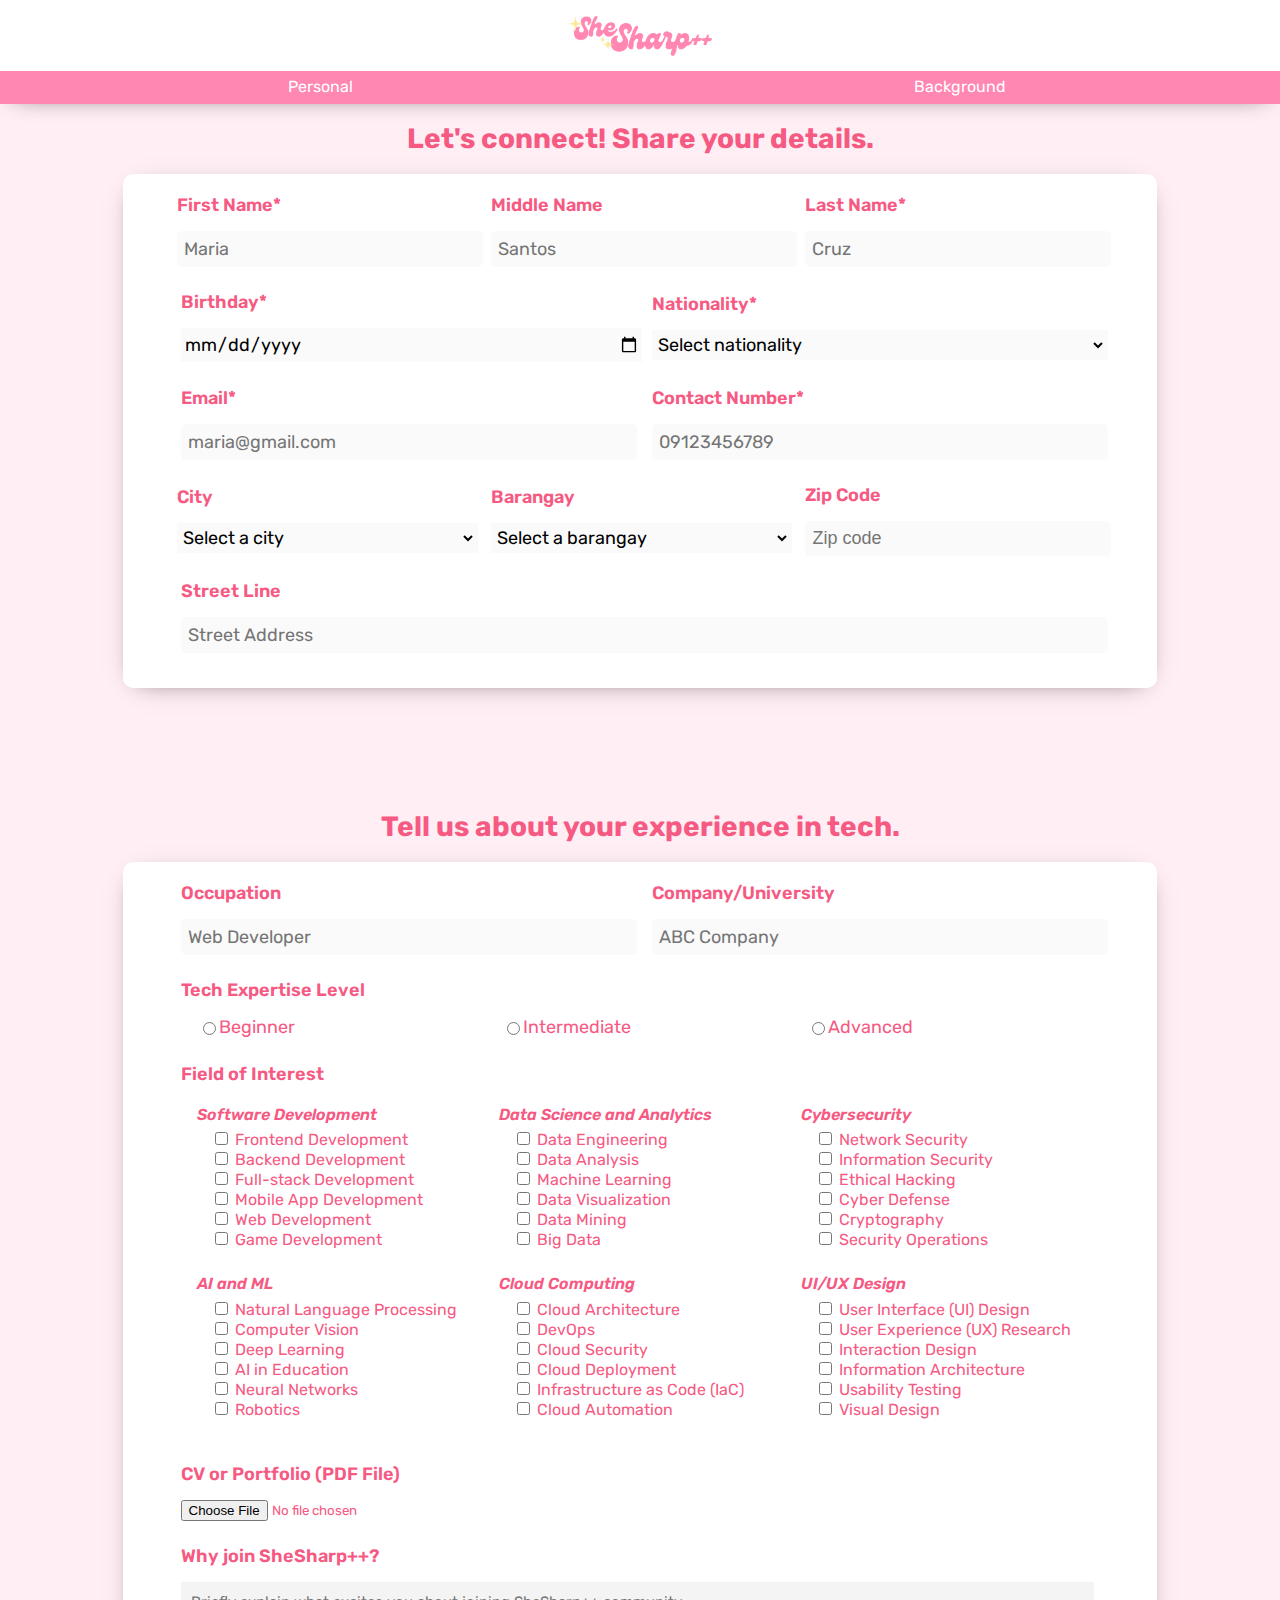
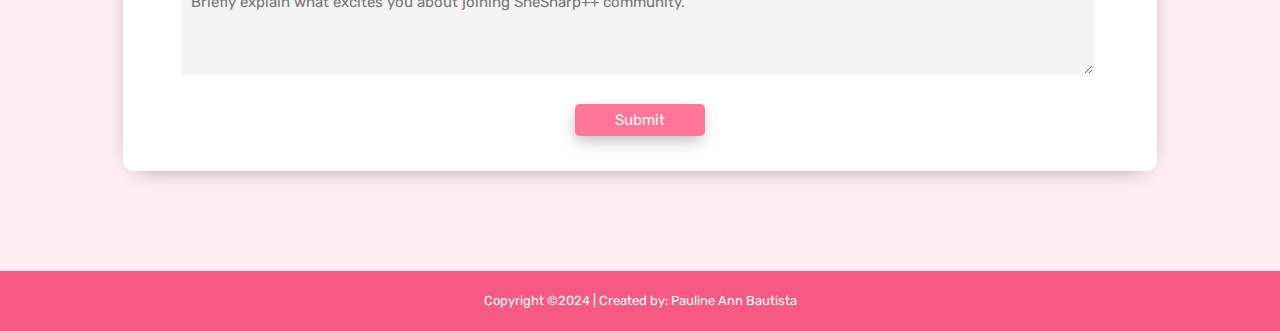
==== index.html @ 202d1d7f "updated js" ====
<!DOCTYPE html>
<html lang="en">
<head>
    <meta charset="UTF-8">
    <meta name="viewport" content="width=device-width, initial-scale=1.0">
    <title>SheSharp++ Registration</title>

    <link rel="preconnect" href="https://fonts.googleapis.com">
    <link rel="preconnect" href="https://fonts.gstatic.com" crossorigin>
    <link href="https://fonts.googleapis.com/css2?family=Rubik:ital,wght@0,300..900;1,300..900&display=swap" rel="stylesheet">

    <link href="styles.css" rel="stylesheet">

</head>
<!-- to do: set up meta details -->
<body>
    <nav cont="contTop">
        <div class="contLogo">
            <img class="logo" src="./logo.png" alt="logo">
        </div>
    
        <div class="contProgress">
            <div class="contProgressBar ">
                <a href="#personalPage" class="progressText">Personal</a>
            </div>
    
            <div class="contProgressBar">
                <a href="#backgroundPage" class="progressText">Background</a>
            </div>
    
        </div>
    </nav>

    <div class="contHeader" id="personalPage">
        <h1 class="headerText">Let's connect! Share your details.</h1>
    </div>

    <div class="contForms">
        <form>
            <div class="contFormWrapper">
                <div class="contFieldRow">
                    <div class="contFieldText fieldThree">
                        <h2 class="labelFieldRow">First Name*</h2>
                        <input type="text" required class="inputText" placeholder="Maria">
                    </div>
    
                    <div class="contFieldText fieldThree">
                        <h2 class="labelFieldRow">Middle Name</h2>
                        <input type="text" class="inputText" placeholder="Santos">
                    </div>
    
                    <div class="contFieldText fieldThree">
                        <h2 class="labelFieldRow">Last Name*</h2>
                        <input type="text" required class="inputText" placeholder="Cruz">
                    </div>
                </div>

                <div class="contFieldRow ">
                    <div class="contFieldText fieldTwo">
                        <h2 class="labelFieldRow">Birthday*</h2>
                        <input type="date" required ="birthday" name="birthday" class="datepicker"  min="1900-01-01" max="2019-12-31">
                    </div>

                    <div class="contFieldText fieldTwo">
                        <h2 class="labelFieldRow">Nationality*</h2>
                        <select name="nationality" required id="dropdownNationality" class="dropdown">
                            <option value="" disabled selected hidden>Select nationality</option>
                        </select>
                    </div>


                </div>

                <div class="contFieldRow">
                    <div class="contFieldText fieldTwo">
                        <h2 class="labelFieldRow">Email*</h2>
                        <input type="email" required class="inputText" placeholder="maria@gmail.com">
                    </div>
    
                    <div class="contFieldText fieldTwo">
                        <h2 class="labelFieldRow">Contact Number*</h2>
                        <input type="tel" required class="inputText" placeholder="09123456789">
                    </div>
                </div>

                <div class="contFieldRow ">
                    <div class="contFieldText fieldThree">
                        <h2 class="labelFieldRow">City</h2>
                        <select name="City" id="dropdownCity" class="dropdown">
                            <option value="" disabled selected hidden>Select a city</option>
                        </select>
                    </div>

                    <div class="contFieldText fieldThree">
                        <h2 class="labelFieldRow">Barangay</h2>
                        <select name="barangay" id="dropdownBarangay" class="dropdown">
                            <option value="" disabled selected hidden>Select a barangay</option>
                        </select>
                    </div>

                    <div class="contFieldText fieldThree">
                        <h2 class="labelFieldRow">Zip Code</h2>
                        <input type="text" placeholder="Zip code" id="inputZip">
                    </div>

                </div>

                <div class="contFieldRow">
                    <div class="contFieldText fieldOne">
                        <h2 class="labelFieldRow">Street Line</h2>
                        <input type="text" required class="inputText" placeholder="Street Address">
                    </div>
                </div>
    


            </div>
        </form>
        
            
    </div>


    <div class="contHeader" id="backgroundPage">
        <h1 class="headerText">Tell us about your experience in tech.</h1>
    </div>

    <div class="contForms marginBottom" >
        <form>
            <div class="contFormWrapper">

                <div class="contFieldRow">
                    <div class="contFieldText fieldTwo">
                        <h2 class="labelFieldRow">Occupation</h2>
                        <input type="text" required class="inputText" placeholder="Web Developer">
                    </div>
    
                    <div class="contFieldText fieldTwo">
                        <h2 class="labelFieldRow">Company/University</h2>
                        <input type="text" class="inputText" placeholder="ABC Company">
                    </div>
                </div>

                <div class="contFieldRow">
                    <div class="contFieldText fieldOne">
                        <h2 class="labelFieldRow">Tech Expertise Level</h2>
                        <div class="containerRadio">
                            <div class="contRadioOpts">
                                <input type="radio" id="beginner" name="expertise" value="1">
                                <label for="beginner">
                                    <div class="labelRadio">Beginner</div>
                                </label><br>
                            </div>
                            <div class="contRadioOpts">
                                <input type="radio" id="intermediate" name="expertise" value="1">
                                <label for="intermediate">
                                    <div class="labelRadio">Intermediate</div>
                                </label><br>
                            </div>
                            <div class="contRadioOpts">
                                <input type="radio" id="advanced" name="expertise" value="1">
                                <label for="advanced">
                                    <div class="labelRadio">Advanced</div>
                                </label><br>
                            </div>
                        </div>


                    </div>

                </div>

                <div class="contFieldRow">
                    <div class="contFieldText fieldOne">
                        <h2 class="labelFieldRow">Field of Interest</h2>
                        <div class="containerCheckbox">
                            <fieldset class="containerInterest">
                                <legend>Software Development</legend>
                                <input type="checkbox" id="frontendDev" value="frontendDev" class="indent">
                                <label for="frontendDev">Frontend Development</label><br>
                                <input type="checkbox" id="backendDev" value="backendDev" class="indent">
                                <label for="backendDev">Backend Development</label><br>
                                <input type="checkbox" id="fullstackDev" value="fullstackDev" class="indent">
                                <label for="fullstackDev">Full-stack Development</label><br>
                                <input type="checkbox" id="mobileDev" value="mobileDev" class="indent">
                                <label for="mobileDev">Mobile App Development</label><br>
                                <input type="checkbox" id="webDev" value="webDev" class="indent">
                                <label for="webDev">Web Development</label><br>
                                <input type="checkbox" id="gameDev" value="gameDev" class="indent">
                                <label for="gameDev">Game Development</label><br>
                              </fieldset>
                            
                              <fieldset class="containerInterest">
                                <legend >Data Science and Analytics</legend>
                                <input type="checkbox" id="dataEngineering" value="dataEngineering" class="indent">
                                <label for="dataEngineering">Data Engineering</label><br>
                                <input type="checkbox" id="dataAnalysis" value="dataAnalysis" class="indent">
                                <label for="dataAnalysis">Data Analysis</label><br>
                                <input type="checkbox" id="machineLearning" value="machineLearning" class="indent">
                                <label for="machineLearning">Machine Learning</label><br>
                                <input type="checkbox" id="dataVisualization" value="dataVisualization" class="indent">
                                <label for="dataVisualization">Data Visualization</label><br>
                                <input type="checkbox" id="dataMining" value="dataMining" class="indent">
                                <label for="dataMining">Data Mining</label><br>
                                <input type="checkbox" id="bigData" value="bigData" class="indent">
                                <label for="bigData">Big Data</label><br>
                              </fieldset>

                               <fieldset class="containerInterest">
                                <legend>Cybersecurity</legend>
                                <input type="checkbox" id="networkSecurity" value="networkSecurity" class="indent">
                                <label for="networkSecurity">Network Security</label><br>
                                <input type="checkbox" id="informationSecurity" value="informationSecurity" class="indent">
                                <label for="informationSecurity">Information Security</label><br>
                                <input type="checkbox" id="ethicalHacking" value="ethicalHacking" class="indent">
                                <label for="ethicalHacking">Ethical Hacking</label><br>
                                <input type="checkbox" id="cyberDefense" value="cyberDefense" class="indent">
                                <label for="cyberDefense">Cyber Defense</label><br>
                                <input type="checkbox" id="cryptography" value="cryptography" class="indent">
                                <label for="cryptography">Cryptography</label><br>
                                <input type="checkbox" id="securityOperations" value="securityOperations" class="indent">
                                <label for="securityOperations">Security Operations</label><br>
                                </fieldset>

                                <fieldset class="containerInterest">
                                    <legend>AI and ML</legend>
                                    <input type="checkbox" id="nlp" value="nlp" class="indent">
                                    <label for="nlp">Natural Language Processing</label><br>
                                    <input type="checkbox" id="computerVision" value="computerVision" class="indent">
                                    <label for="computerVision">Computer Vision</label><br>
                                    <input type="checkbox" id="deepLearning" value="deepLearning" class="indent">
                                    <label for="deepLearning">Deep Learning</label><br>
                                    <input type="checkbox" id="aiEducation" value="aiEducation" class="indent">
                                    <label for="aiEducation">AI in Education</label><br>
                                    <input type="checkbox" id="neuralNetworks" value="neuralNetworks" class="indent">
                                    <label for="neuralNetworks">Neural Networks</label><br>
                                    <input type="checkbox" id="robotics" value="robotics" class="indent">
                                    <label for="robotics">Robotics</label><br>
                                </fieldset>

                                <fieldset class="containerInterest">
                                    <legend>Cloud Computing</legend>
                                    <input type="checkbox" id="cloudArchitecture" value="cloudArchitecture" class="indent">
                                    <label for="cloudArchitecture">Cloud Architecture</label><br>
                                    <input type="checkbox" id="devOps" value="devOps" class="indent">
                                    <label for="devOps">DevOps</label><br>
                                    <input type="checkbox" id="cloudSecurity" value="cloudSecurity" class="indent">
                                    <label for="cloudSecurity">Cloud Security</label><br>
                                    <input type="checkbox" id="cloudDeployment" value="cloudDeployment" class="indent">
                                    <label for="cloudDeployment">Cloud Deployment</label><br>
                                    <input type="checkbox" id="infrastructureAsCode" value="infrastructureAsCode" class="indent">
                                    <label for="infrastructureAsCode">Infrastructure as Code (IaC)</label><br>
                                    <input type="checkbox" id="cloudAutomation" value="cloudAutomation" class="indent">
                                    <label for="cloudAutomation">Cloud Automation</label><br>
                                </fieldset>

                                <fieldset class="containerInterest">
                                    <legend>UI/UX Design</legend>
                                    <input type="checkbox" id="uiDesign" value="uiDesign" class="indent">
                                    <label for="uiDesign">User Interface (UI) Design</label><br>
                                    <input type="checkbox" id="uxResearch" value="uxResearch" class="indent">
                                    <label for="uxResearch">User Experience (UX) Research</label><br>
                                    <input type="checkbox" id="interactionDesign" value="interactionDesign" class="indent">
                                    <label for="interactionDesign">Interaction Design</label><br>
                                    <input type="checkbox" id="informationArchitecture" value="informationArchitecture" class="indent">
                                    <label for="informationArchitecture">Information Architecture</label><br>
                                    <input type="checkbox" id="usabilityTesting" value="usabilityTesting" class="indent">
                                    <label for="usabilityTesting">Usability Testing</label><br>
                                    <input type="checkbox" id="visualDesign" value="visualDesign" class="indent">
                                    <label for="visualDesign">Visual Design</label><br>
                                </fieldset>
                                
                        
                        </div>


                    </div>

                </div>

                <div class="contFieldRow ">
                    <div class="contFieldText fieldOne">
                        <h2 class="labelFieldRow">CV or Portfolio (PDF File)</h2>
                        <input type="file" accept=".pdf">
                    </div>
                </div>

                <div class="contFieldRow">
                    <div class="contFieldText fieldOne">
                        <h2 class="labelFieldRow">Why join SheSharp++?</h2>
                        <textarea id="reason" placeholder="Briefly explain what excites you about joining SheSharp++ community." name="reason" rows="4" cols="50" ></textarea>
                    </div>
                </div>

                <div class="contFieldRow contSubmit">
                    <input type="submit" id="submitButton">
                </div>

            </div>
        </form>
        

            
    </div>

    <footer>
        <h1 id="footerText">Copyright ©2024 | Created by: Pauline Ann Bautista</h1>
    </footer>


</body>

<script type="module" src="./script.js"></script>
</html>
---- styles.css ----
nav {
    display: flex;
    flex-direction: column;
    align-items: center;  
    justify-content: space-between; 
    top: 0;
    left: 0;
    right: 0;
    position: fixed;
    width: 100%;
    box-shadow: 0px 5px 25px -15px rgba(0,0,0,0.75);
}


.contLogo {
    height: 50px;
    width: 100%;
    margin: auto;
    display: flex;
    justify-content: center;
    z-index: 2;
    padding-top: 16px;
    padding-bottom: 5px;
    background-color: #FFFFFF;
}

.logo{
    height: 80%;
    width: auto;
}

.contProgress {
    width: 100%;
    height: 33px;
    display: flex;
    text-align: center;
    left: 0;
    top: 0;
    background-color: #FF87B2;
}

.contProgressBar {
    width: 34%;
    text-align: center;
    line-height: 2;
    background-color: #FF87B2;
    display: flex;
    flex-grow: 1;
    justify-content: center;
}

.contProgressBar :hover{
    width: 34%;
    text-align: center;
    line-height: 2;
    background-color: #ff7499;
    display: flex;
    flex-grow: 1;
    justify-content: center;
}

.progressText {
    text-align: center;
    color: #FFFFFF;
    font-family: Rubik, sans-serif;
}

.selectedProg {
    width: 34%;
    text-align: center;
    line-height: 2;
    background-color: #F65A83;
    font-weight: bold;
    display: flex;
    flex-grow: 1;
    justify-content: center;
}


a {
    text-decoration: none;
}

body {
    background-color: #FFEEF4;
    margin: 0;
    display: flex;
    flex-direction: column;
}

p, h1, h2, h3, label, legend {
    font-family: Rubik, sans-serif;
    color: #F65A83;
}

.contHeader {
    text-align: center;
    width: 90%;
    margin: auto;
}

.headerText {
    padding-top: 9%;
    font-size: 28px;
}

.contForms {
    background-color: #FFFFFF;
    width: 80%;
    margin: auto;
    padding: 5px;
    border-radius: 10px;
    display: flex;
    flex-direction: column;
    align-content: center;
    box-shadow: 0px 5px 25px -15px rgba(0,0,0,0.75);
}

.contFormWrapper {
    display: flex;
    flex-direction: column;
    width: 92%;
    justify-content: center;
    margin: auto;
    margin-top: 0;
    margin-bottom: 2%;
}

.containerLabelField{
    display: flex;
    flex-direction: column;
}

.contSingleLabel {
    width: 100%;
    font-family: Rubik, sans-serif;
    color: #F65A83;
}

.contFieldRow{
    width: 100%;
    display: flex;
    flex-direction: row;
    margin-bottom: 1%;
}

.contFieldText{
    display: flex;
    flex-direction: column;
    padding: 0;
    padding-right: 5px;
    margin: auto;

}

.fieldOne {
    width: 97%;
}

.fieldThree {
    width: 31%;
}

#inputZip {
    width: 100%;
}

.dropdown, .datepicker {
    width: 103%;
    font-size: 18px;
    border: 2px solid #fafafa;
    background-color: #fafafa;
    height: 30px;
    font-family: Rubik, sans-serif;
}

.dropdown:hover, .datepicker:hover {
    width: 103%;
    font-size: 18px;
    border: 2px solid #f8d3e0;
    background-color: #fafafa;
    height: 30px;
    font-family: Rubik, sans-serif;
}


.fieldTwo {
    width: 47%;
}

.labelFieldRow, legend {
    font-weight: 600;
    font-size: 18px;
}

.invisible{
    opacity: 0;
}

.inputText {
    width: 100%;
    font-family: Rubik, sans-serif;
}

input[type="text"], input[type="email"], input[type="tel"] {
    background-color: #fafafa;
    border: 2px solid #fafafa;
    border-radius: 5px;
    padding: 5px;
    font-size: 18px;
}

input[type="text"]:hover, input[type="email"]:hover, input[type="tel"]:hover{
    background-color: #fafafa;
    border: 2px solid #f8d3e0;
    border-radius: 5px;
    padding: 5px;
    font-size: 18px;
}


.containerRadio {
    width: 100%;
    display: flex;
}

.contRadioOpts{
    width: 32%;
    display: flex;
    margin-left: 17px;

}

.labelRadio{
    width: 100%;
    font-size: 18px;
}

label:hover{
    color: #cd1e4d;
}

.contOptionShape {
    display: flex;
    flex-direction: row;
    width: 30%;
    margin: 1%;
    padding: 7px;
    padding-bottom: 20px;
    box-shadow: 0 1px 2px 0 #a2a2a2,0 1px 2px -1px;
    border-radius: 10px;
}


.contOptionShape:hover{
    background-color: #F4F4F4;
}

.contRadioShape {
    width: 100%;
    display: flex;
    flex-direction: column;
}

.imgShape {
    width: 92%;
    object-fit: contain;
}

.marginBottom {
    margin-bottom: 100px;
}

.paddingTop {
    padding-top: 1%;
}

.containerCheckbox {
    width: 100%;
    display: flex;
    flex-direction: row;
    flex-wrap: wrap;
}

.containerInterest {
    width: 30%; 
    margin-bottom: 10px;
}

.indent {
    margin-left: 20px;
}

fieldset legend {
    font-size: 16px;
    font-style: italic;
}

fieldset {
    border: 0;
    margin-top: 5px;
}

.contOneLine {
    width: 90%;
    display: flex;
    flex-direction: column;
    margin: auto;
}

input[type="file"] {
    color: #F65A83;
    font-family: Rubik, sans-serif;
}

textarea {
    background-color: #F4F4F4;
    border: 1px solid #F4F4F4;
    font-family: Rubik, sans-serif;
    color:#F65A83;
    text-align: left;
    padding: 1%;
    font-size: 15px;
}

textarea:hover{
    background-color: #F4F4F4;
    border: 1px solid #cd1e4d;
    font-family: Rubik, sans-serif;
    color:#F65A83;
    text-align: left;
    padding: 1%;
    font-size: 15px;
}

.contSubmit {
    width: 100%;
    justify-content: center;
}

#submitButton {
    background-color: #ff7499;
    color: #FFFFFF;
    font-family: Rubik, sans-serif;
    font-size: 15px;
    border: 0;
    border-radius: 5px;
    padding: 7px  40px;
    margin-top: 20px;
    box-shadow: -1px 6px 16px -2px rgba(0,0,0,0.28);
}

#submitButton:hover {
    background-color: #F65A83;
    color: #FFFFFF;
    font-family: Rubik, sans-serif;
    font-size: 15px;
    border: 0;
    border-radius: 5px;
    padding: 7px  40px;
    margin-top: 20px;
    box-shadow: -1px 6px 16px -2px rgba(0,0,0,0.28);
}

footer {
    background-color: #F65A83;
    width: 100%;
    height: 60px;
}

#footerText {
    color: #FFFFFF;
    text-align: center;
    font-size: 13px;
    font-weight: 400;
    margin-top: 22px;
}
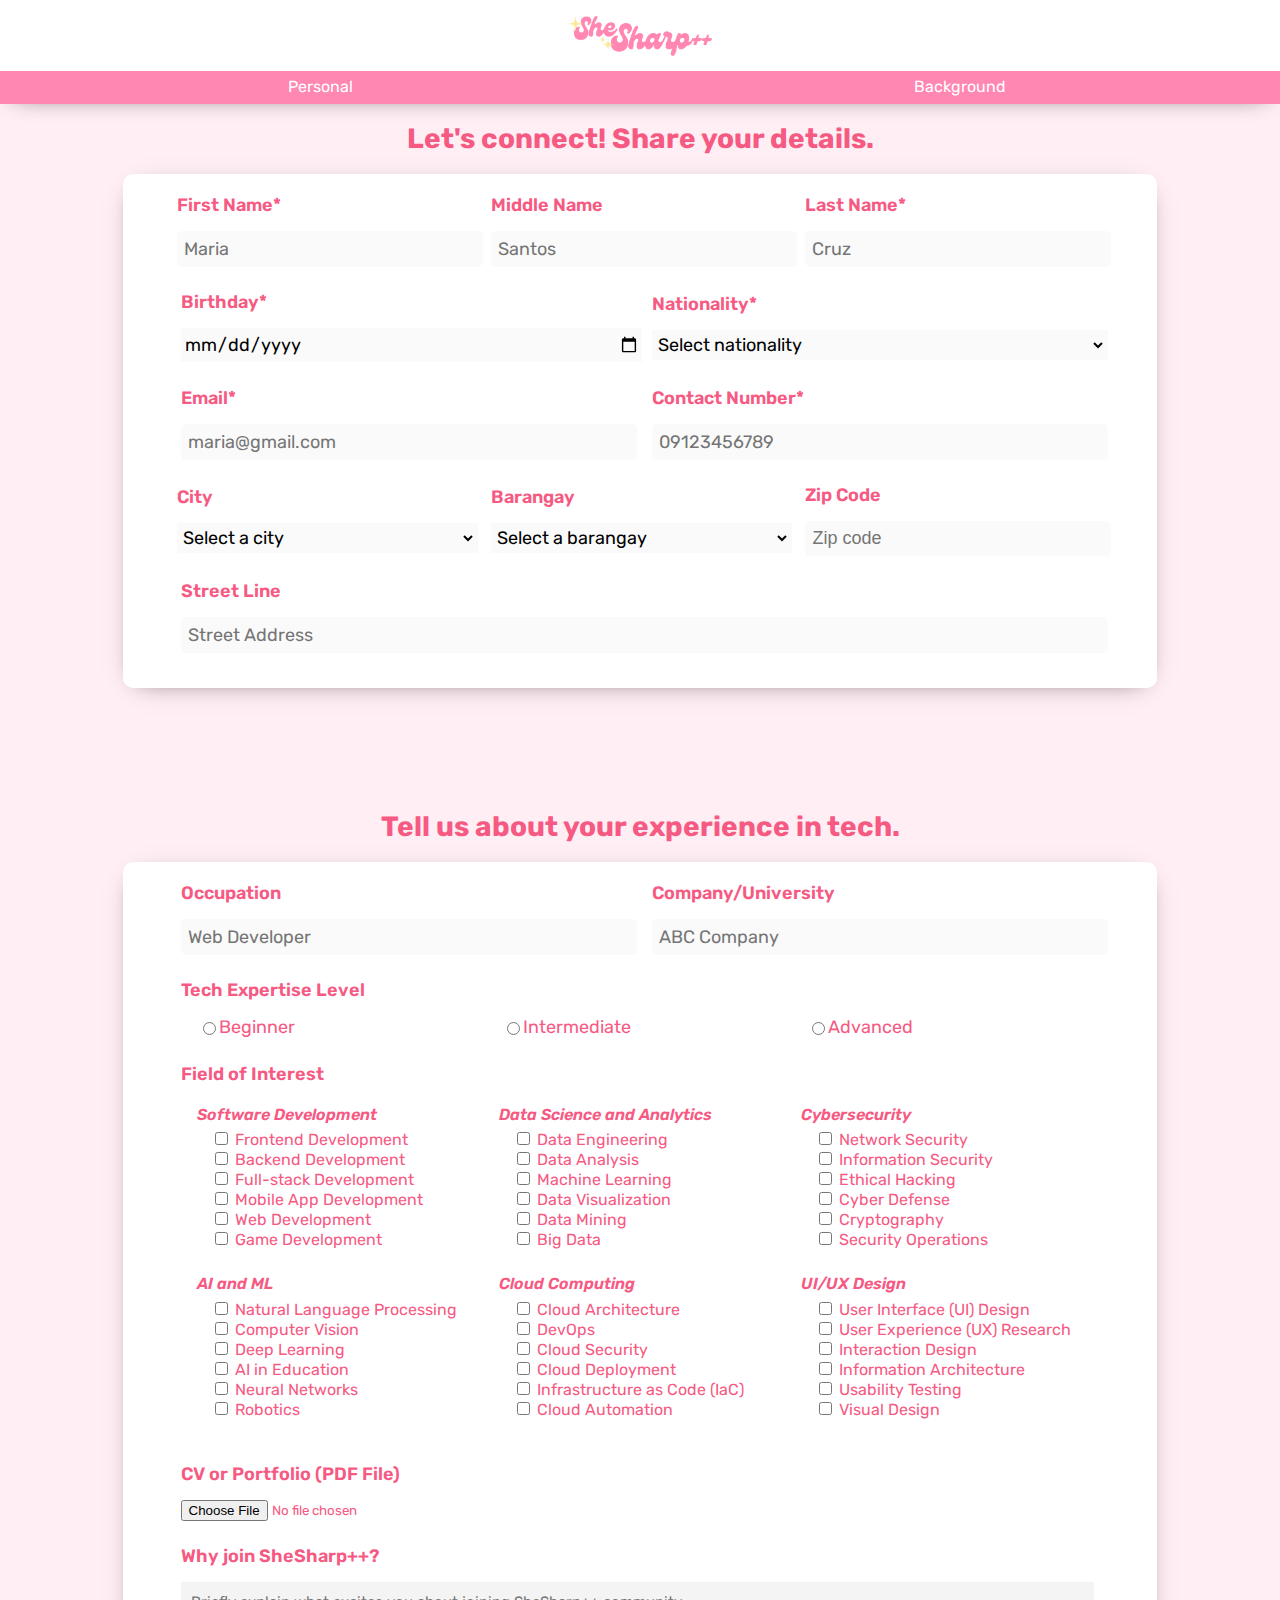
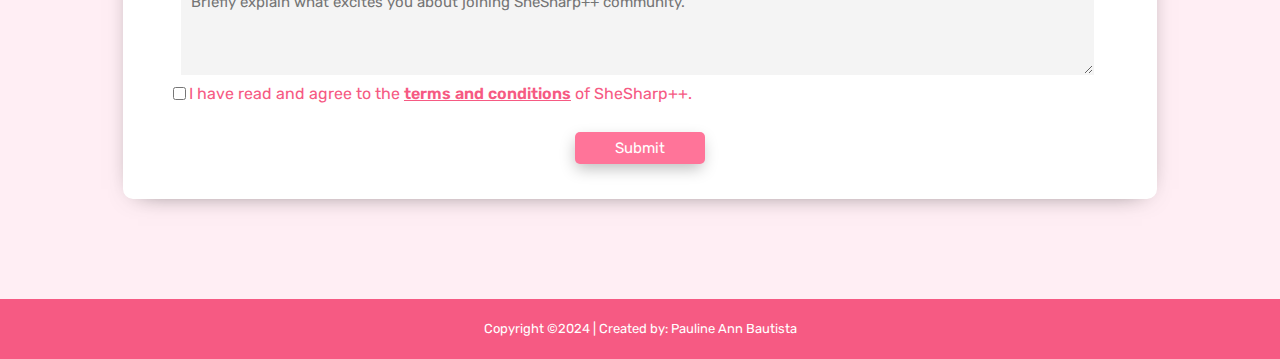
==== commit bb6f2ccc: "added terms and conditions" ====
--- a/index.html
+++ b/index.html
@@ -2,6 +2,9 @@
 <html lang="en">
 <head>
     <meta charset="UTF-8">
+    <meta name="author" content="Pauline Ann Bautista">
+    <meta name="description" content="SheSharp++ Registration Form">
+    <meta name="keyword"  content="Registration Form">
     <meta name="viewport" content="width=device-width, initial-scale=1.0">
     <title>SheSharp++ Registration</title>
 
@@ -292,6 +295,11 @@
                     </div>
                 </div>
 
+                <div class="contFieldRow">
+                    <input type="checkbox" id="checkTerms">
+                    <label for="checkTerms" class="agreeTerms">I have read and agree to the <a class="terms" href="./src/SheSharp++ Terms and Conditions.pdf">terms and conditions</a> of SheSharp++.</label>
+                </div>
+
                 <div class="contFieldRow contSubmit">
                     <input type="submit" id="submitButton">
                 </div>
@@ -311,4 +319,4 @@
 </body>
 
 <script type="module" src="./script.js"></script>
-</html>+</html>
--- a/styles.css
+++ b/styles.css
@@ -88,8 +88,18 @@
     flex-direction: column;
 }
 
-p, h1, h2, h3, label, legend {
-    font-family: Rubik, sans-serif;
+p, h1, h2, h3, .agreeTerms, label, legend {
+    font-family: Rubik, sans-serif;
+    color: #F65A83;
+}
+
+.agreeTerms {
+    font-weight: 400;
+}
+
+.terms {
+    text-decoration: underline;
+    font-weight: 600;
     color: #F65A83;
 }
 
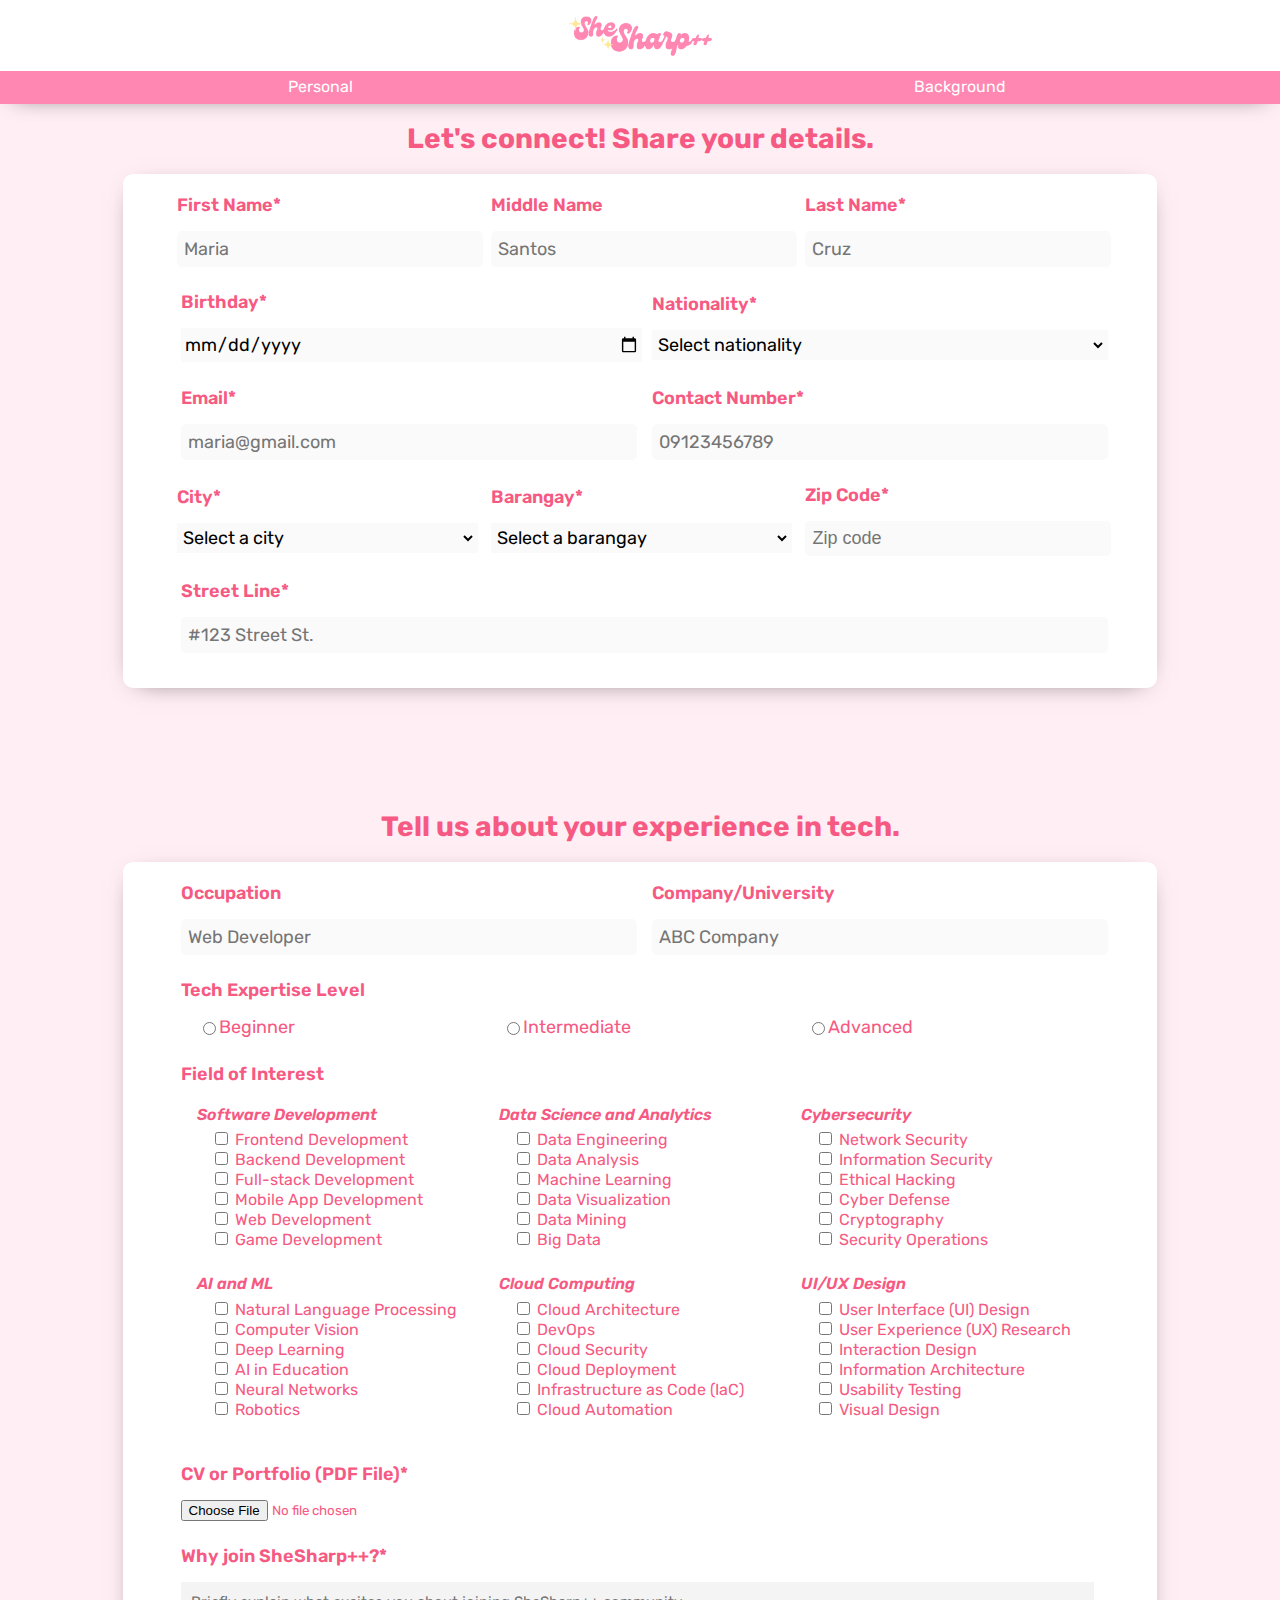
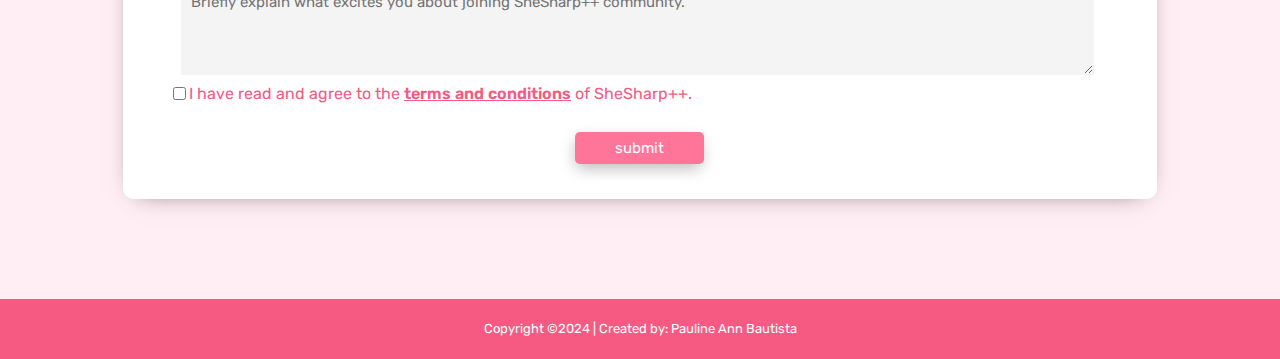
==== commit 8f04a385: "added names" ====
--- a/index.html
+++ b/index.html
@@ -34,278 +34,273 @@
         </div>
     </nav>
 
-    <div class="contHeader" id="personalPage">
-        <h1 class="headerText">Let's connect! Share your details.</h1>
-    </div>
-
-    <div class="contForms">
-        <form>
-            <div class="contFormWrapper">
-                <div class="contFieldRow">
-                    <div class="contFieldText fieldThree">
-                        <h2 class="labelFieldRow">First Name*</h2>
-                        <input type="text" required class="inputText" placeholder="Maria">
-                    </div>
-    
-                    <div class="contFieldText fieldThree">
-                        <h2 class="labelFieldRow">Middle Name</h2>
-                        <input type="text" class="inputText" placeholder="Santos">
-                    </div>
-    
-                    <div class="contFieldText fieldThree">
-                        <h2 class="labelFieldRow">Last Name*</h2>
-                        <input type="text" required class="inputText" placeholder="Cruz">
+    <form action="page2.html" method="get" enctype="multipart/form-data">
+        <div class="contHeader" id="personalPage">
+            <h1 class="headerText">Let's connect! Share your details.</h1>
+        </div>
+
+        
+        <div class="contForms">
+            
+                <div class="contFormWrapper">
+                    <div class="contFieldRow">
+                        <div class="contFieldText fieldThree">
+                            <h2 class="labelFieldRow">First Name*</h2>
+                            <input type="text" name="firstName" maxlength="20" class="inputText" placeholder="Maria">
+                        </div>
+        
+                        <div class="contFieldText fieldThree">
+                            <h2 class="labelFieldRow">Middle Name</h2>
+                            <input type="text" name="middleName" maxlength="20" class="inputText" placeholder="Santos">
+                        </div>
+        
+                        <div class="contFieldText fieldThree">
+                            <h2 class="labelFieldRow">Last Name*</h2>
+                            <input type="text" name="middleName" maxlength="20" required class="inputText" placeholder="Cruz">
+                        </div>
+                    </div>
+
+                    <div class="contFieldRow ">
+                        <div class="contFieldText fieldTwo">
+                            <h2 class="labelFieldRow">Birthday*</h2>
+                            <input type="date" required ="birthday" name="birthday" class="datepicker"  min="1900-01-01" max="2019-12-31">
+                        </div>
+
+                        <div class="contFieldText fieldTwo">
+                            <h2 class="labelFieldRow">Nationality*</h2>
+                            <select name="nationality" name="nationality" required id="dropdownNationality" class="dropdown">
+                                <option value="" disabled selected hidden>Select nationality</option>
+                            </select>
+                        </div>
+
+
+                    </div>
+
+                    <div class="contFieldRow">
+                        <div class="contFieldText fieldTwo">
+                            <h2 class="labelFieldRow">Email*</h2>
+                            <input type="email" required name="email" maxlength="70" class="inputText" placeholder="maria@gmail.com">
+                        </div>
+        
+                        <div class="contFieldText fieldTwo">
+                            <h2 class="labelFieldRow">Contact Number*</h2>
+                            <input type="tel" required name="contact" maxlength="15" class="inputText" placeholder="09123456789">
+                        </div>
+                    </div>
+
+                    <div class="contFieldRow ">
+                        <div class="contFieldText fieldThree">
+                            <h2 class="labelFieldRow">City*</h2>
+                            <select name="city" id="dropdownCity" class="dropdown">
+                                <option value="" disabled selected hidden>Select a city</option>
+                            </select>
+                        </div>
+
+                        <div class="contFieldText fieldThree">
+                            <h2 class="labelFieldRow">Barangay*</h2>
+                            <select name="barangay" id="dropdownBarangay" class="dropdown">
+                                <option value="" disabled selected hidden>Select a barangay</option>
+                            </select>
+                        </div>
+
+                        <div class="contFieldText fieldThree">
+                            <h2 class="labelFieldRow">Zip Code*</h2>
+                            <input type="text" name="zip" maxlength="4" placeholder="Zip code" id="inputZip">
+                        </div>
+
+                    </div>
+
+                    <div class="contFieldRow">
+                        <div class="contFieldText fieldOne">
+                            <h2 class="labelFieldRow">Street Line*</h2>
+                            <input type="text" required name="streetline" maxlength="70"  class="inputText" placeholder="#123 Street St.">
+                        </div>
                     </div>
                 </div>
-
-                <div class="contFieldRow ">
-                    <div class="contFieldText fieldTwo">
-                        <h2 class="labelFieldRow">Birthday*</h2>
-                        <input type="date" required ="birthday" name="birthday" class="datepicker"  min="1900-01-01" max="2019-12-31">
-                    </div>
-
-                    <div class="contFieldText fieldTwo">
-                        <h2 class="labelFieldRow">Nationality*</h2>
-                        <select name="nationality" required id="dropdownNationality" class="dropdown">
-                            <option value="" disabled selected hidden>Select nationality</option>
-                        </select>
-                    </div>
-
-
-                </div>
-
-                <div class="contFieldRow">
-                    <div class="contFieldText fieldTwo">
-                        <h2 class="labelFieldRow">Email*</h2>
-                        <input type="email" required class="inputText" placeholder="maria@gmail.com">
-                    </div>
-    
-                    <div class="contFieldText fieldTwo">
-                        <h2 class="labelFieldRow">Contact Number*</h2>
-                        <input type="tel" required class="inputText" placeholder="09123456789">
-                    </div>
-                </div>
-
-                <div class="contFieldRow ">
-                    <div class="contFieldText fieldThree">
-                        <h2 class="labelFieldRow">City</h2>
-                        <select name="City" id="dropdownCity" class="dropdown">
-                            <option value="" disabled selected hidden>Select a city</option>
-                        </select>
-                    </div>
-
-                    <div class="contFieldText fieldThree">
-                        <h2 class="labelFieldRow">Barangay</h2>
-                        <select name="barangay" id="dropdownBarangay" class="dropdown">
-                            <option value="" disabled selected hidden>Select a barangay</option>
-                        </select>
-                    </div>
-
-                    <div class="contFieldText fieldThree">
-                        <h2 class="labelFieldRow">Zip Code</h2>
-                        <input type="text" placeholder="Zip code" id="inputZip">
-                    </div>
-
-                </div>
-
-                <div class="contFieldRow">
-                    <div class="contFieldText fieldOne">
-                        <h2 class="labelFieldRow">Street Line</h2>
-                        <input type="text" required class="inputText" placeholder="Street Address">
-                    </div>
-                </div>
-    
-
-
-            </div>
-        </form>
-        
-            
-    </div>
-
-
-    <div class="contHeader" id="backgroundPage">
-        <h1 class="headerText">Tell us about your experience in tech.</h1>
-    </div>
-
-    <div class="contForms marginBottom" >
-        <form>
-            <div class="contFormWrapper">
-
-                <div class="contFieldRow">
-                    <div class="contFieldText fieldTwo">
-                        <h2 class="labelFieldRow">Occupation</h2>
-                        <input type="text" required class="inputText" placeholder="Web Developer">
-                    </div>
-    
-                    <div class="contFieldText fieldTwo">
-                        <h2 class="labelFieldRow">Company/University</h2>
-                        <input type="text" class="inputText" placeholder="ABC Company">
-                    </div>
-                </div>
-
-                <div class="contFieldRow">
-                    <div class="contFieldText fieldOne">
-                        <h2 class="labelFieldRow">Tech Expertise Level</h2>
-                        <div class="containerRadio">
-                            <div class="contRadioOpts">
-                                <input type="radio" id="beginner" name="expertise" value="1">
-                                <label for="beginner">
-                                    <div class="labelRadio">Beginner</div>
-                                </label><br>
+        </div>
+
+
+        <div class="contHeader" id="backgroundPage">
+            <h1 class="headerText">Tell us about your experience in tech.</h1>
+        </div>
+
+        <div class="contForms marginBottom" >
+                <div class="contFormWrapper">
+
+                    <div class="contFieldRow">
+                        <div class="contFieldText fieldTwo">
+                            <h2 class="labelFieldRow">Occupation</h2>
+                            <input type="text" class="inputText" name="occupation" maxlength="20" placeholder="Web Developer">
+                        </div>
+        
+                        <div class="contFieldText fieldTwo">
+                            <h2 class="labelFieldRow">Company/University</h2>
+                            <input type="text" class="inputText" name="company" maxlength="40" placeholder="ABC Company">
+                        </div>
+                    </div>
+
+                    <div class="contFieldRow">
+                        <div class="contFieldText fieldOne">
+                            <h2 class="labelFieldRow">Tech Expertise Level</h2>
+                            <div class="containerRadio">
+                                <div class="contRadioOpts">
+                                    <input type="radio" id="beginner" name="expertise" value="1">
+                                    <label for="beginner">
+                                        <div class="labelRadio">Beginner</div>
+                                    </label><br>
+                                </div>
+                                <div class="contRadioOpts">
+                                    <input type="radio" id="intermediate" name="expertise" value="2">
+                                    <label for="intermediate">
+                                        <div class="labelRadio">Intermediate</div>
+                                    </label><br>
+                                </div>
+                                <div class="contRadioOpts">
+                                    <input type="radio" id="advanced" name="expertise" value="3">
+                                    <label for="advanced">
+                                        <div class="labelRadio">Advanced</div>
+                                    </label><br>
+                                </div>
                             </div>
-                            <div class="contRadioOpts">
-                                <input type="radio" id="intermediate" name="expertise" value="1">
-                                <label for="intermediate">
-                                    <div class="labelRadio">Intermediate</div>
-                                </label><br>
-                            </div>
-                            <div class="contRadioOpts">
-                                <input type="radio" id="advanced" name="expertise" value="1">
-                                <label for="advanced">
-                                    <div class="labelRadio">Advanced</div>
-                                </label><br>
-                            </div>
-                        </div>
-
-
-                    </div>
-
-                </div>
-
-                <div class="contFieldRow">
-                    <div class="contFieldText fieldOne">
-                        <h2 class="labelFieldRow">Field of Interest</h2>
-                        <div class="containerCheckbox">
-                            <fieldset class="containerInterest">
-                                <legend>Software Development</legend>
-                                <input type="checkbox" id="frontendDev" value="frontendDev" class="indent">
-                                <label for="frontendDev">Frontend Development</label><br>
-                                <input type="checkbox" id="backendDev" value="backendDev" class="indent">
-                                <label for="backendDev">Backend Development</label><br>
-                                <input type="checkbox" id="fullstackDev" value="fullstackDev" class="indent">
-                                <label for="fullstackDev">Full-stack Development</label><br>
-                                <input type="checkbox" id="mobileDev" value="mobileDev" class="indent">
-                                <label for="mobileDev">Mobile App Development</label><br>
-                                <input type="checkbox" id="webDev" value="webDev" class="indent">
-                                <label for="webDev">Web Development</label><br>
-                                <input type="checkbox" id="gameDev" value="gameDev" class="indent">
-                                <label for="gameDev">Game Development</label><br>
-                              </fieldset>
-                            
-                              <fieldset class="containerInterest">
-                                <legend >Data Science and Analytics</legend>
-                                <input type="checkbox" id="dataEngineering" value="dataEngineering" class="indent">
-                                <label for="dataEngineering">Data Engineering</label><br>
-                                <input type="checkbox" id="dataAnalysis" value="dataAnalysis" class="indent">
-                                <label for="dataAnalysis">Data Analysis</label><br>
-                                <input type="checkbox" id="machineLearning" value="machineLearning" class="indent">
-                                <label for="machineLearning">Machine Learning</label><br>
-                                <input type="checkbox" id="dataVisualization" value="dataVisualization" class="indent">
-                                <label for="dataVisualization">Data Visualization</label><br>
-                                <input type="checkbox" id="dataMining" value="dataMining" class="indent">
-                                <label for="dataMining">Data Mining</label><br>
-                                <input type="checkbox" id="bigData" value="bigData" class="indent">
-                                <label for="bigData">Big Data</label><br>
-                              </fieldset>
-
-                               <fieldset class="containerInterest">
-                                <legend>Cybersecurity</legend>
-                                <input type="checkbox" id="networkSecurity" value="networkSecurity" class="indent">
-                                <label for="networkSecurity">Network Security</label><br>
-                                <input type="checkbox" id="informationSecurity" value="informationSecurity" class="indent">
-                                <label for="informationSecurity">Information Security</label><br>
-                                <input type="checkbox" id="ethicalHacking" value="ethicalHacking" class="indent">
-                                <label for="ethicalHacking">Ethical Hacking</label><br>
-                                <input type="checkbox" id="cyberDefense" value="cyberDefense" class="indent">
-                                <label for="cyberDefense">Cyber Defense</label><br>
-                                <input type="checkbox" id="cryptography" value="cryptography" class="indent">
-                                <label for="cryptography">Cryptography</label><br>
-                                <input type="checkbox" id="securityOperations" value="securityOperations" class="indent">
-                                <label for="securityOperations">Security Operations</label><br>
-                                </fieldset>
-
+
+
+                        </div>
+
+                    </div>
+
+                    <div class="contFieldRow">
+                        <div class="contFieldText fieldOne">
+                            <h2 class="labelFieldRow">Field of Interest</h2>
+                            <div class="containerCheckbox">
                                 <fieldset class="containerInterest">
-                                    <legend>AI and ML</legend>
-                                    <input type="checkbox" id="nlp" value="nlp" class="indent">
-                                    <label for="nlp">Natural Language Processing</label><br>
-                                    <input type="checkbox" id="computerVision" value="computerVision" class="indent">
-                                    <label for="computerVision">Computer Vision</label><br>
-                                    <input type="checkbox" id="deepLearning" value="deepLearning" class="indent">
-                                    <label for="deepLearning">Deep Learning</label><br>
-                                    <input type="checkbox" id="aiEducation" value="aiEducation" class="indent">
-                                    <label for="aiEducation">AI in Education</label><br>
-                                    <input type="checkbox" id="neuralNetworks" value="neuralNetworks" class="indent">
-                                    <label for="neuralNetworks">Neural Networks</label><br>
-                                    <input type="checkbox" id="robotics" value="robotics" class="indent">
-                                    <label for="robotics">Robotics</label><br>
-                                </fieldset>
-
-                                <fieldset class="containerInterest">
-                                    <legend>Cloud Computing</legend>
-                                    <input type="checkbox" id="cloudArchitecture" value="cloudArchitecture" class="indent">
-                                    <label for="cloudArchitecture">Cloud Architecture</label><br>
-                                    <input type="checkbox" id="devOps" value="devOps" class="indent">
-                                    <label for="devOps">DevOps</label><br>
-                                    <input type="checkbox" id="cloudSecurity" value="cloudSecurity" class="indent">
-                                    <label for="cloudSecurity">Cloud Security</label><br>
-                                    <input type="checkbox" id="cloudDeployment" value="cloudDeployment" class="indent">
-                                    <label for="cloudDeployment">Cloud Deployment</label><br>
-                                    <input type="checkbox" id="infrastructureAsCode" value="infrastructureAsCode" class="indent">
-                                    <label for="infrastructureAsCode">Infrastructure as Code (IaC)</label><br>
-                                    <input type="checkbox" id="cloudAutomation" value="cloudAutomation" class="indent">
-                                    <label for="cloudAutomation">Cloud Automation</label><br>
-                                </fieldset>
-
-                                <fieldset class="containerInterest">
-                                    <legend>UI/UX Design</legend>
-                                    <input type="checkbox" id="uiDesign" value="uiDesign" class="indent">
-                                    <label for="uiDesign">User Interface (UI) Design</label><br>
-                                    <input type="checkbox" id="uxResearch" value="uxResearch" class="indent">
-                                    <label for="uxResearch">User Experience (UX) Research</label><br>
-                                    <input type="checkbox" id="interactionDesign" value="interactionDesign" class="indent">
-                                    <label for="interactionDesign">Interaction Design</label><br>
-                                    <input type="checkbox" id="informationArchitecture" value="informationArchitecture" class="indent">
-                                    <label for="informationArchitecture">Information Architecture</label><br>
-                                    <input type="checkbox" id="usabilityTesting" value="usabilityTesting" class="indent">
-                                    <label for="usabilityTesting">Usability Testing</label><br>
-                                    <input type="checkbox" id="visualDesign" value="visualDesign" class="indent">
-                                    <label for="visualDesign">Visual Design</label><br>
+                                    <legend>Software Development</legend>
+                                    <input type="checkbox" id="frontendDev" name="interest[]" value="sd1" class="indent">
+                                    <label for="frontendDev">Frontend Development</label><br>
+                                    <input type="checkbox" id="backendDev" name="interest[]" value="sd2" class="indent">
+                                    <label for="backendDev">Backend Development</label><br>
+                                    <input type="checkbox" id="fullstackDev" name="interest[]" value="sd3" class="indent">
+                                    <label for="fullstackDev">Full-stack Development</label><br>
+                                    <input type="checkbox" id="mobileDev" name="interest[]" value="sd4" class="indent">
+                                    <label for="mobileDev">Mobile App Development</label><br>
+                                    <input type="checkbox" id="webDev" name="interest[]" value="sd5" class="indent">
+                                    <label for="webDev">Web Development</label><br>
+                                    <input type="checkbox" id="gameDev" name="interest[]" value="sd6" class="indent">
+                                    <label for="gameDev">Game Development</label><br>
                                 </fieldset>
                                 
-                        
-                        </div>
-
-
+                                <fieldset class="containerInterest">
+                                    <legend >Data Science and Analytics</legend>
+                                    <input type="checkbox" id="dataEngineering" name="interest[]" value="ds1" class="indent">
+                                    <label for="dataEngineering">Data Engineering</label><br>
+                                    <input type="checkbox" id="dataAnalysis" name="interest[]" value="ds2" class="indent">
+                                    <label for="dataAnalysis">Data Analysis</label><br>
+                                    <input type="checkbox" id="machineLearning" name="interest[]" value="ds3" class="indent">
+                                    <label for="machineLearning">Machine Learning</label><br>
+                                    <input type="checkbox" id="dataVisualization" name="interest[]" value="ds4" class="indent">
+                                    <label for="dataVisualization">Data Visualization</label><br>
+                                    <input type="checkbox" id="dataMining" name="interest[]" value="ds5" class="indent">
+                                    <label for="dataMining">Data Mining</label><br>
+                                    <input type="checkbox" id="bigData" name="interest[]" value="ds6" class="indent">
+                                    <label for="bigData">Big Data</label><br>
+                                </fieldset>
+
+                                <fieldset class="containerInterest">
+                                    <legend>Cybersecurity</legend>
+                                    <input type="checkbox" id="networkSecurity" name="interest[]" value="cs1" class="indent">
+                                    <label for="networkSecurity">Network Security</label><br>
+                                    <input type="checkbox" id="informationSecurity" name="interest[]" value="cs2" class="indent">
+                                    <label for="informationSecurity">Information Security</label><br>
+                                    <input type="checkbox" id="ethicalHacking" name="interest[]" value="cs3" class="indent">
+                                    <label for="ethicalHacking">Ethical Hacking</label><br>
+                                    <input type="checkbox" id="cyberDefense" name="interest[]" value="cs4" class="indent">
+                                    <label for="cyberDefense">Cyber Defense</label><br>
+                                    <input type="checkbox" id="cryptography" name="interest[]" value="cs5" class="indent">
+                                    <label for="cryptography">Cryptography</label><br>
+                                    <input type="checkbox" id="securityOperations" name="interest[]" value="cs6" class="indent">
+                                    <label for="securityOperations">Security Operations</label><br>
+                                    </fieldset>
+
+                                    <fieldset class="containerInterest">
+                                        <legend>AI and ML</legend>
+                                        <input type="checkbox" id="nlp" name="interest[]" value="ai1" class="indent">
+                                        <label for="nlp">Natural Language Processing</label><br>
+                                        <input type="checkbox" id="computerVision" name="interest[]" value="ai2" class="indent">
+                                        <label for="computerVision">Computer Vision</label><br>
+                                        <input type="checkbox" id="deepLearning" name="interest[]" value="ai3" class="indent">
+                                        <label for="deepLearning">Deep Learning</label><br>
+                                        <input type="checkbox" id="aiEducation" name="interest[]" value="ai4" class="indent">
+                                        <label for="aiEducation">AI in Education</label><br>
+                                        <input type="checkbox" id="neuralNetworks" name="interest[]" value="ai5" class="indent">
+                                        <label for="neuralNetworks">Neural Networks</label><br>
+                                        <input type="checkbox" id="robotics" name="interest[]" value="ai6" class="indent">
+                                        <label for="robotics">Robotics</label><br>
+                                    </fieldset>
+
+                                    <fieldset class="containerInterest">
+                                        <legend>Cloud Computing</legend>
+                                        <input type="checkbox" id="cloudArchitecture" name="interest[]" value="cld1" class="indent">
+                                        <label for="cloudArchitecture">Cloud Architecture</label><br>
+                                        <input type="checkbox" id="devOps" name="interest[]" value="cld2" class="indent">
+                                        <label for="devOps">DevOps</label><br>
+                                        <input type="checkbox" id="cloudSecurity" name="interest[]" value="cld3" class="indent">
+                                        <label for="cloudSecurity">Cloud Security</label><br>
+                                        <input type="checkbox" id="cloudDeployment" name="interest[]" value="cld4" class="indent">
+                                        <label for="cloudDeployment">Cloud Deployment</label><br>
+                                        <input type="checkbox" id="infrastructureAsCode" name="interest[]" value="cld5" class="indent">
+                                        <label for="infrastructureAsCode">Infrastructure as Code (IaC)</label><br>
+                                        <input type="checkbox" id="cloudAutomation" name="interest[]" value="cld6" class="indent">
+                                        <label for="cloudAutomation">Cloud Automation</label><br>
+                                    </fieldset>
+
+                                    <fieldset class="containerInterest">
+                                        <legend>UI/UX Design</legend>
+                                        <input type="checkbox" id="uiDesign" name="interest[]" value="ui1" class="indent">
+                                        <label for="uiDesign">User Interface (UI) Design</label><br>
+                                        <input type="checkbox" id="uxResearch" name="interest[]" value="ui2" class="indent">
+                                        <label for="uxResearch">User Experience (UX) Research</label><br>
+                                        <input type="checkbox" id="interactionDesign" name="interest[]" value="ui3" class="indent">
+                                        <label for="interactionDesign">Interaction Design</label><br>
+                                        <input type="checkbox" id="informationArchitecture" name="interest[]" value="ui4" class="indent">
+                                        <label for="informationArchitecture">Information Architecture</label><br>
+                                        <input type="checkbox" id="usabilityTesting" name="interest[]" value="ui5" class="indent">
+                                        <label for="usabilityTesting">Usability Testing</label><br>
+                                        <input type="checkbox" id="visualDesign" name="interest[]" value="ui6" class="indent">
+                                        <label for="visualDesign">Visual Design</label><br>
+                                    </fieldset>
+                                    
+                            
+                            </div>
+
+
+                        </div>
+
+                    </div>
+
+                    <div class="contFieldRow ">
+                        <div class="contFieldText fieldOne">
+                            <h2 class="labelFieldRow">CV or Portfolio (PDF File)*</h2>
+                            <input type="file" required name="portfolio" accept=".pdf">
+                        </div>
+                    </div>
+
+                    <div class="contFieldRow">
+                        <div class="contFieldText fieldOne">
+                            <h2 class="labelFieldRow">Why join SheSharp++?*</h2>
+                            <textarea id="reason" name="reason"  required placeholder="Briefly explain what excites you about joining SheSharp++ community." name="reason" rows="4" cols="50" ></textarea>
+                        </div>
+                    </div>
+
+                    <div class="contFieldRow">
+                        <input type="checkbox" id="checkTerms">
+                        <label for="checkTerms" required name="terms" class="agreeTerms">I have read and agree to the <a class="terms" href="./src/SheSharp++ Terms and Conditions.pdf" target="_blank">terms and conditions</a> of SheSharp++.</label>
+                    </div>
+
+                    <div class="contFieldRow contSubmit">
+                        <input type="submit" id="submitButton" value="submit" name="submit">
                     </div>
 
                 </div>
-
-                <div class="contFieldRow ">
-                    <div class="contFieldText fieldOne">
-                        <h2 class="labelFieldRow">CV or Portfolio (PDF File)</h2>
-                        <input type="file" accept=".pdf">
-                    </div>
-                </div>
-
-                <div class="contFieldRow">
-                    <div class="contFieldText fieldOne">
-                        <h2 class="labelFieldRow">Why join SheSharp++?</h2>
-                        <textarea id="reason" placeholder="Briefly explain what excites you about joining SheSharp++ community." name="reason" rows="4" cols="50" ></textarea>
-                    </div>
-                </div>
-
-                <div class="contFieldRow">
-                    <input type="checkbox" id="checkTerms">
-                    <label for="checkTerms" class="agreeTerms">I have read and agree to the <a class="terms" href="./src/SheSharp++ Terms and Conditions.pdf">terms and conditions</a> of SheSharp++.</label>
-                </div>
-
-                <div class="contFieldRow contSubmit">
-                    <input type="submit" id="submitButton">
-                </div>
-
-            </div>
-        </form>
+    </form>
         
 
             
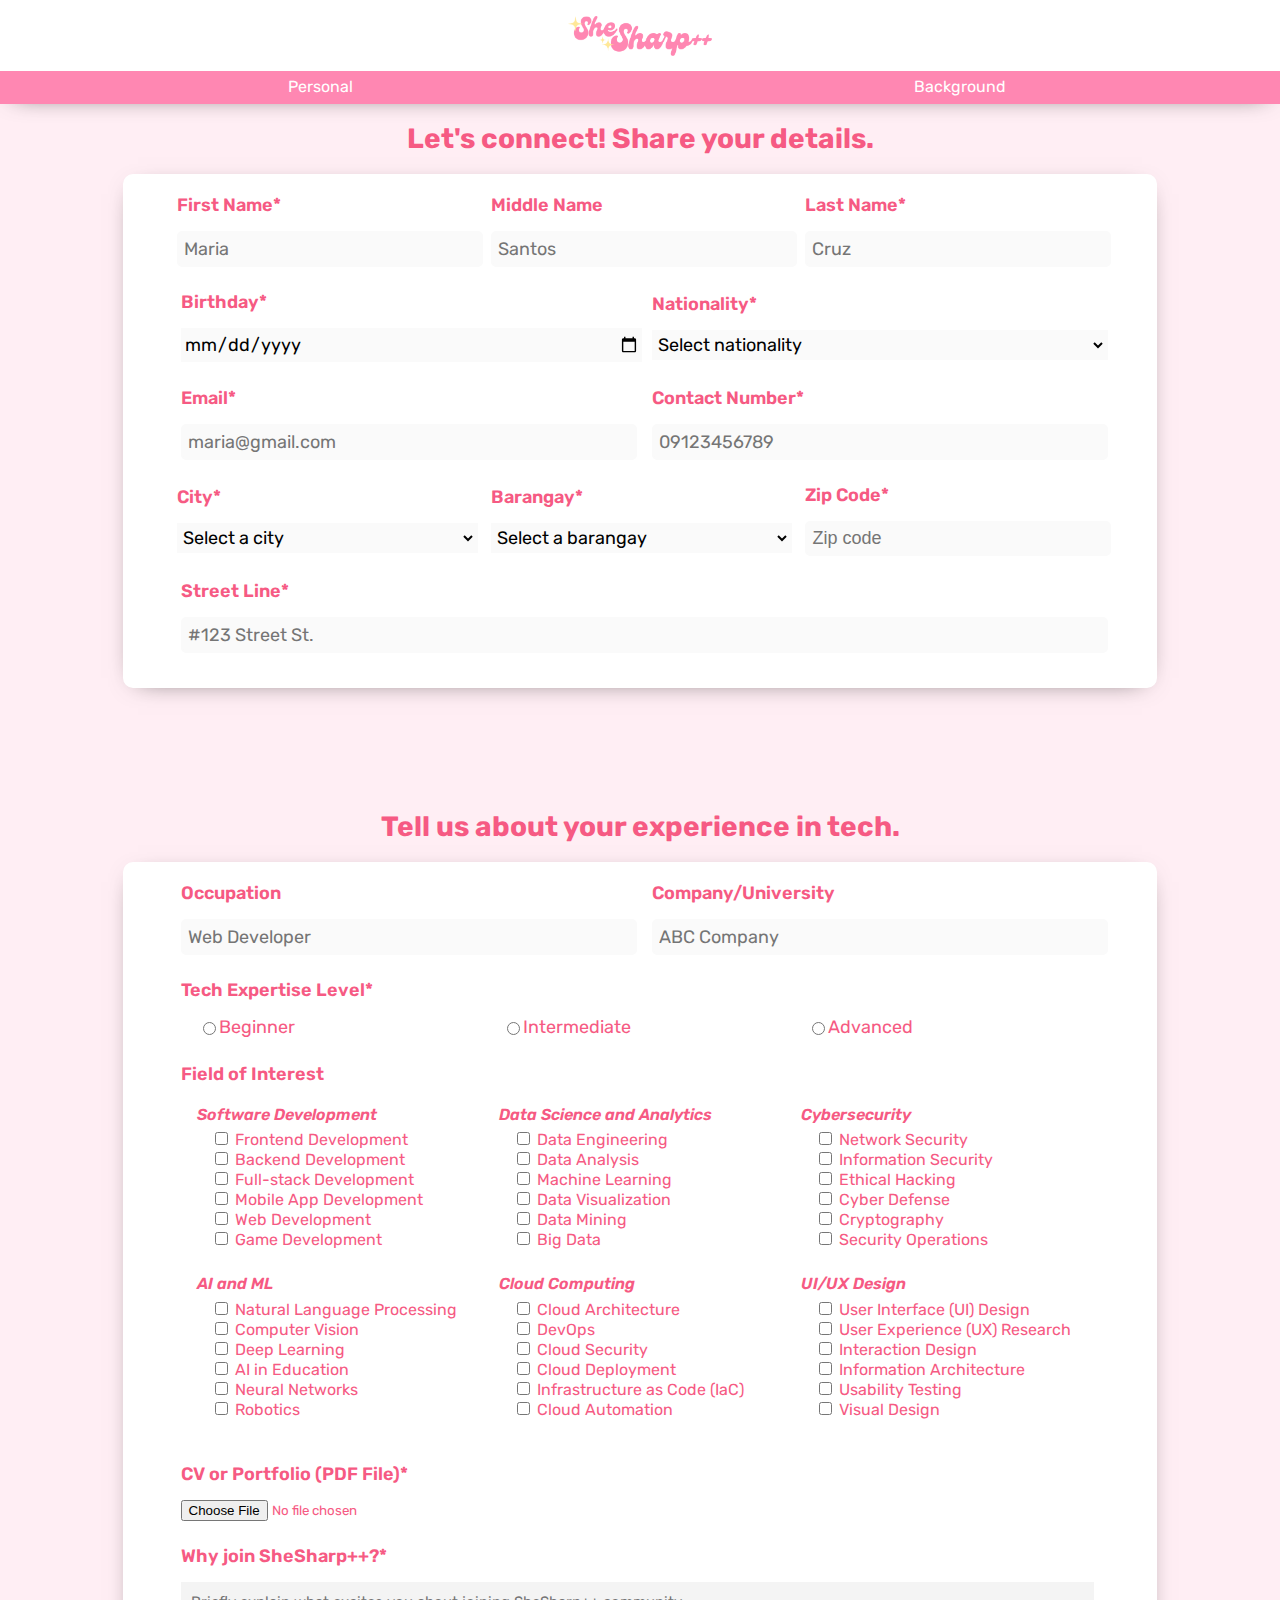
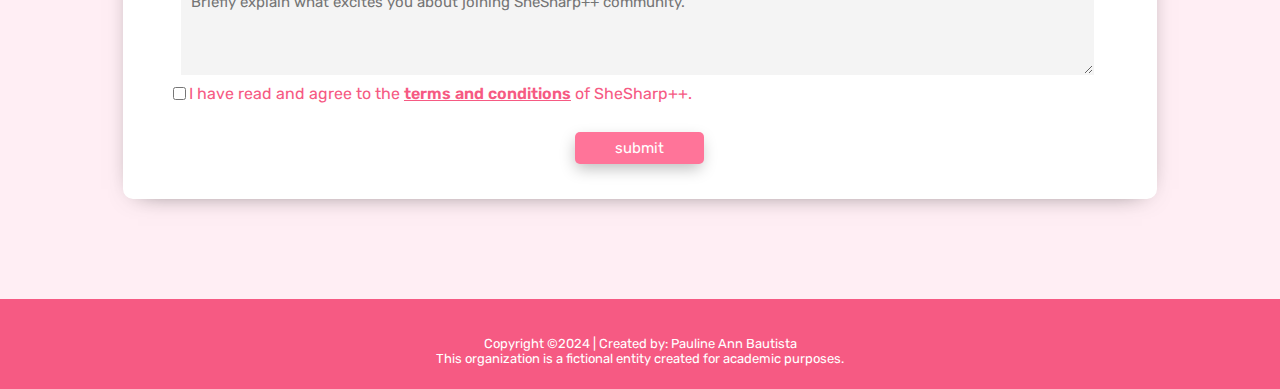
==== commit 62da161b: "modified forms" ====
--- a/index.html
+++ b/index.html
@@ -15,7 +15,7 @@
     <link href="styles.css" rel="stylesheet">
 
 </head>
-<!-- to do: set up meta details -->
+
 <body>
     <nav cont="contTop">
         <div class="contLogo">
@@ -46,7 +46,7 @@
                     <div class="contFieldRow">
                         <div class="contFieldText fieldThree">
                             <h2 class="labelFieldRow">First Name*</h2>
-                            <input type="text" name="firstName" maxlength="20" class="inputText" placeholder="Maria">
+                            <input type="text" name="firstName" maxlength="20" required class="inputText" placeholder="Maria">
                         </div>
         
                         <div class="contFieldText fieldThree">
@@ -91,21 +91,21 @@
                     <div class="contFieldRow ">
                         <div class="contFieldText fieldThree">
                             <h2 class="labelFieldRow">City*</h2>
-                            <select name="city" id="dropdownCity" class="dropdown">
+                            <select name="city" id="dropdownCity" class="dropdown" required>
                                 <option value="" disabled selected hidden>Select a city</option>
                             </select>
                         </div>
 
                         <div class="contFieldText fieldThree">
                             <h2 class="labelFieldRow">Barangay*</h2>
-                            <select name="barangay" id="dropdownBarangay" class="dropdown">
+                            <select name="barangay" id="dropdownBarangay" class="dropdown" required>
                                 <option value="" disabled selected hidden>Select a barangay</option>
                             </select>
                         </div>
 
                         <div class="contFieldText fieldThree">
                             <h2 class="labelFieldRow">Zip Code*</h2>
-                            <input type="text" name="zip" maxlength="4" placeholder="Zip code" id="inputZip">
+                            <input type="text" name="zip" required maxlength="4" placeholder="Zip code" id="inputZip">
                         </div>
 
                     </div>
@@ -141,22 +141,22 @@
 
                     <div class="contFieldRow">
                         <div class="contFieldText fieldOne">
-                            <h2 class="labelFieldRow">Tech Expertise Level</h2>
+                            <h2 class="labelFieldRow">Tech Expertise Level*</h2>
                             <div class="containerRadio">
                                 <div class="contRadioOpts">
-                                    <input type="radio" id="beginner" name="expertise" value="1">
+                                    <input type="radio" id="beginner" required name="expertise" value="1">
                                     <label for="beginner">
                                         <div class="labelRadio">Beginner</div>
                                     </label><br>
                                 </div>
                                 <div class="contRadioOpts">
-                                    <input type="radio" id="intermediate" name="expertise" value="2">
+                                    <input type="radio" id="intermediate" required name="expertise" value="2">
                                     <label for="intermediate">
                                         <div class="labelRadio">Intermediate</div>
                                     </label><br>
                                 </div>
                                 <div class="contRadioOpts">
-                                    <input type="radio" id="advanced" name="expertise" value="3">
+                                    <input type="radio" id="advanced" required name="expertise" value="3">
                                     <label for="advanced">
                                         <div class="labelRadio">Advanced</div>
                                     </label><br>
@@ -291,12 +291,12 @@
                     </div>
 
                     <div class="contFieldRow">
-                        <input type="checkbox" id="checkTerms">
-                        <label for="checkTerms" required name="terms" class="agreeTerms">I have read and agree to the <a class="terms" href="./src/SheSharp++ Terms and Conditions.pdf" target="_blank">terms and conditions</a> of SheSharp++.</label>
+                        <input type="checkbox" required id="checkTerms">
+                        <label for="checkTerms" name="terms" class="agreeTerms">I have read and agree to the <a class="terms" href="./src/SheSharp++ Terms and Conditions.pdf" target="_blank">terms and conditions</a> of SheSharp++.</label>
                     </div>
 
                     <div class="contFieldRow contSubmit">
-                        <input type="submit" id="submitButton" value="submit" name="submit">
+                        <input type="submit" id="submitButton" required value="submit" name="submit">
                     </div>
 
                 </div>
@@ -307,7 +307,7 @@
     </div>
 
     <footer>
-        <h1 id="footerText">Copyright ©2024 | Created by: Pauline Ann Bautista</h1>
+        <h1 id="footerText">Copyright ©2024 | Created by: Pauline Ann Bautista<br>This organization is a fictional entity created for academic purposes.</h1>
     </footer>
 
 
--- a/styles.css
+++ b/styles.css
@@ -376,6 +376,8 @@
     background-color: #F65A83;
     width: 100%;
     height: 60px;
+    padding-top: 15px;
+    padding-bottom: 15px;
 }
 
 #footerText {
@@ -384,4 +386,5 @@
     font-size: 13px;
     font-weight: 400;
     margin-top: 22px;
+    line-height: 15px;
 }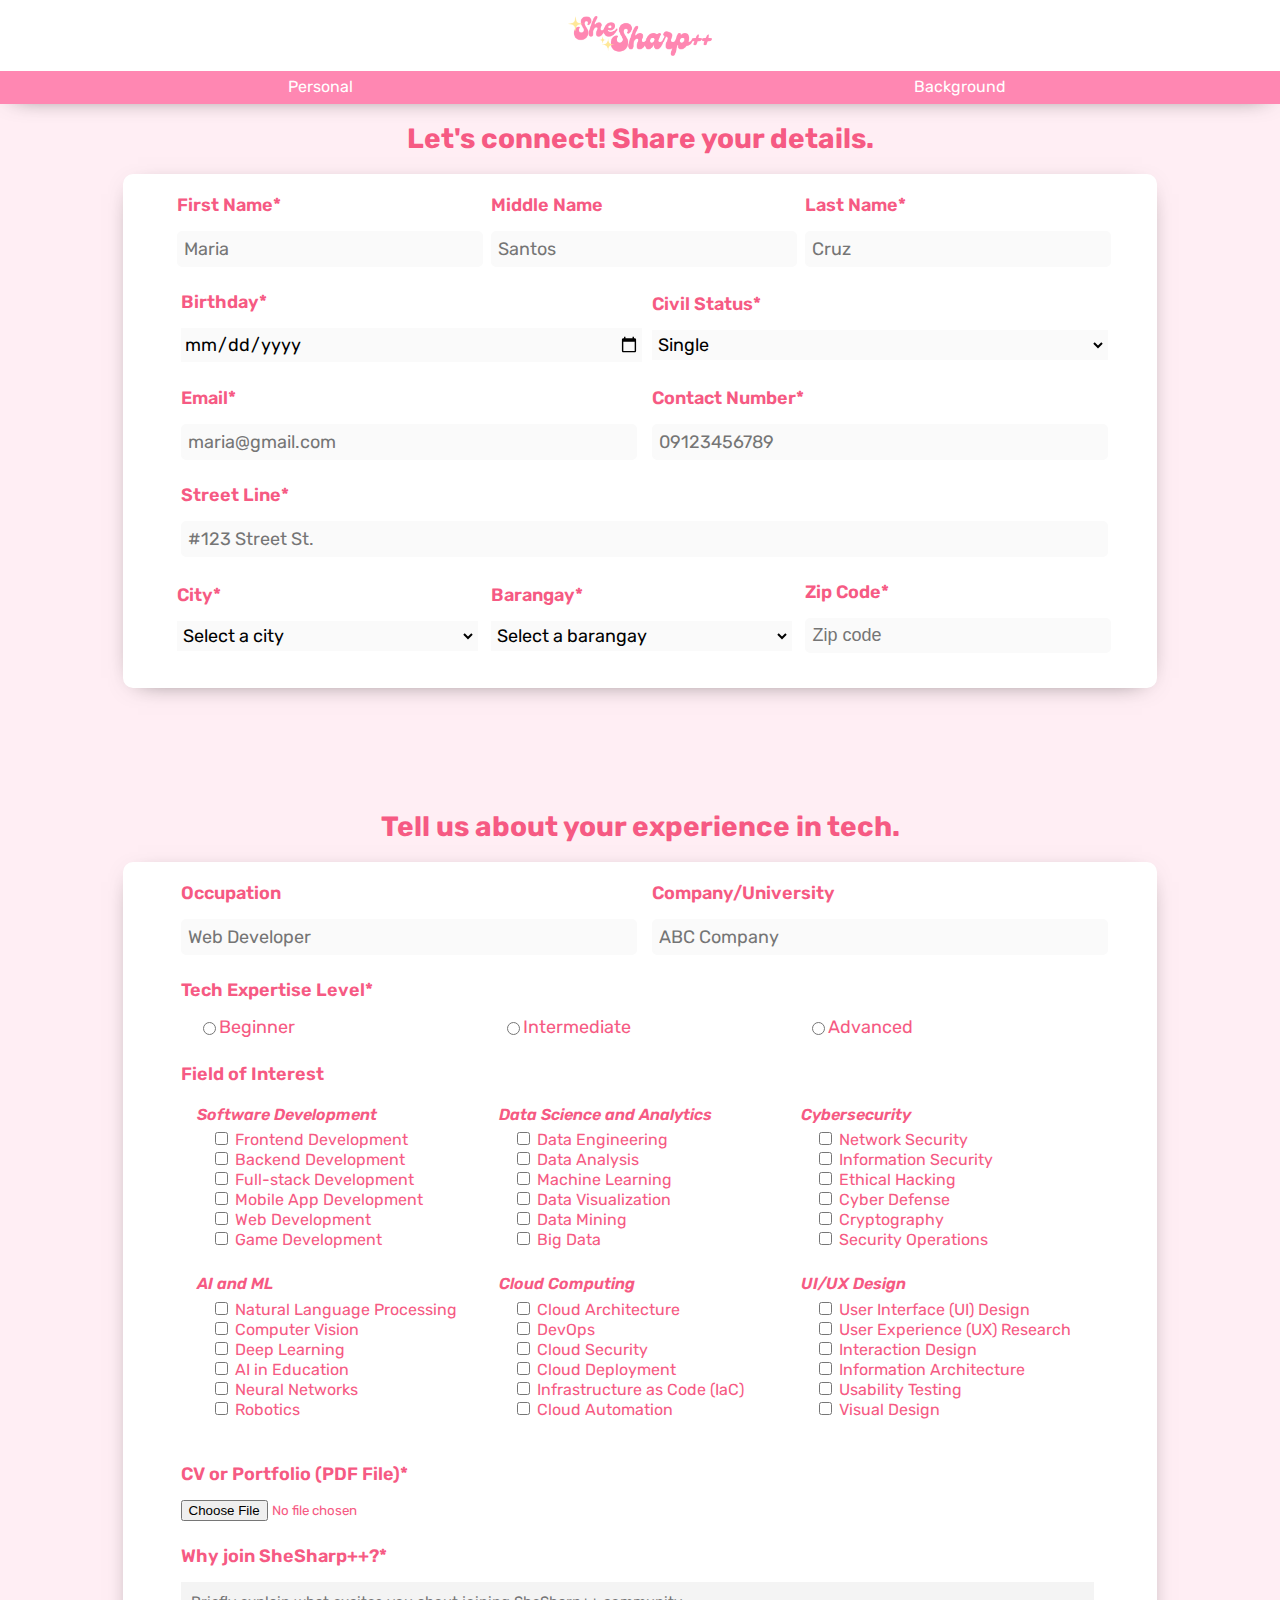
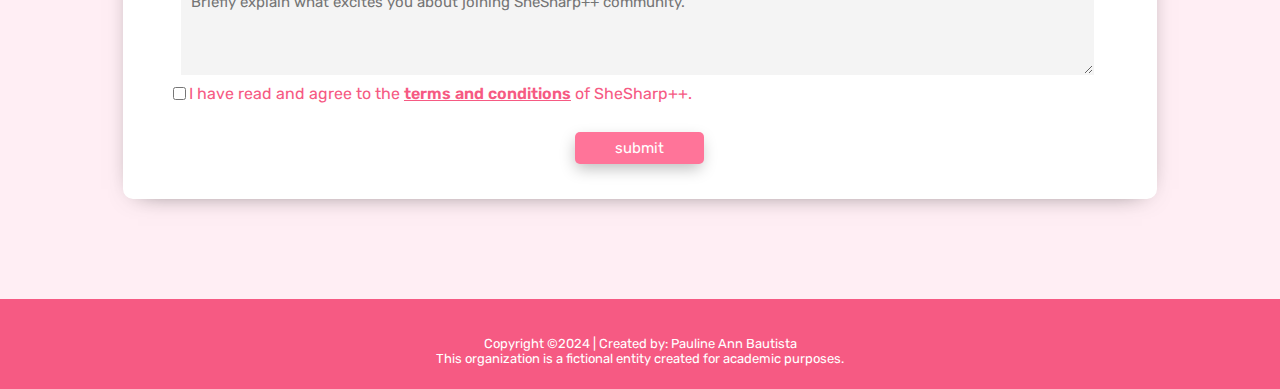
==== commit c5d8e91e: "removed nationality" ====
--- a/index.html
+++ b/index.html
@@ -67,9 +67,12 @@
                         </div>
 
                         <div class="contFieldText fieldTwo">
-                            <h2 class="labelFieldRow">Nationality*</h2>
-                            <select name="nationality" name="nationality" required id="dropdownNationality" class="dropdown">
-                                <option value="" disabled selected hidden>Select nationality</option>
+                            <h2 class="labelFieldRow">Civil Status*</h2>
+                            <select name="nationality" name="nationality" required id="dropdownCivil" class="dropdown">
+                                <option value="1">Single</option>
+                                <option value="2">Married</option>
+                                <option value="3">Divorced</option>
+                                <option value="4">Widowed</option>
                             </select>
                         </div>
 
@@ -85,6 +88,13 @@
                         <div class="contFieldText fieldTwo">
                             <h2 class="labelFieldRow">Contact Number*</h2>
                             <input type="tel" required name="contact" maxlength="15" class="inputText" placeholder="09123456789">
+                        </div>
+                    </div>
+
+                    <div class="contFieldRow">
+                        <div class="contFieldText fieldOne">
+                            <h2 class="labelFieldRow">Street Line*</h2>
+                            <input type="text" required name="streetline" maxlength="70"  class="inputText" placeholder="#123 Street St.">
                         </div>
                     </div>
 
@@ -110,12 +120,6 @@
 
                     </div>
 
-                    <div class="contFieldRow">
-                        <div class="contFieldText fieldOne">
-                            <h2 class="labelFieldRow">Street Line*</h2>
-                            <input type="text" required name="streetline" maxlength="70"  class="inputText" placeholder="#123 Street St.">
-                        </div>
-                    </div>
                 </div>
         </div>
 
